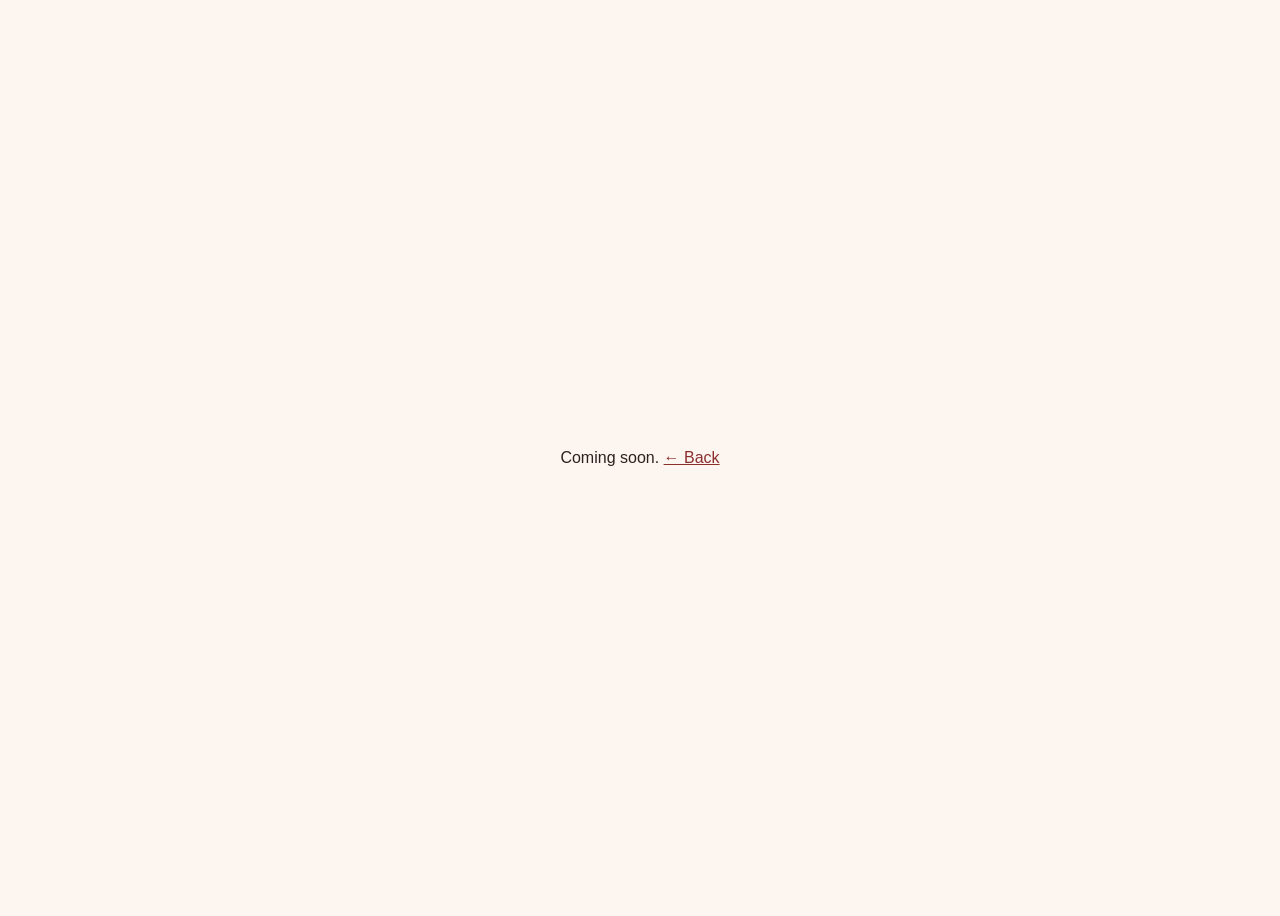
==== city/index.html @ 02a71410 "replace MyST homepage with custom HTML, fall color palette, fix project links" ====
<!DOCTYPE html>
<html lang="en">
<head>
  <meta charset="UTF-8">
  <meta name="viewport" content="width=device-width, initial-scale=1.0">
  <title>Sonya Kiskachi</title>
  <style>
    body { font-family: sans-serif; background: #FDF6F0; color: #2D2020; display: flex; flex-direction: column; align-items: center; justify-content: center; min-height: 100vh; }
    a { color: #8B2E2E; }
  </style>
</head>
<body>
  <p>Coming soon. <a href="../">← Back</a></p>
</body>
</html>
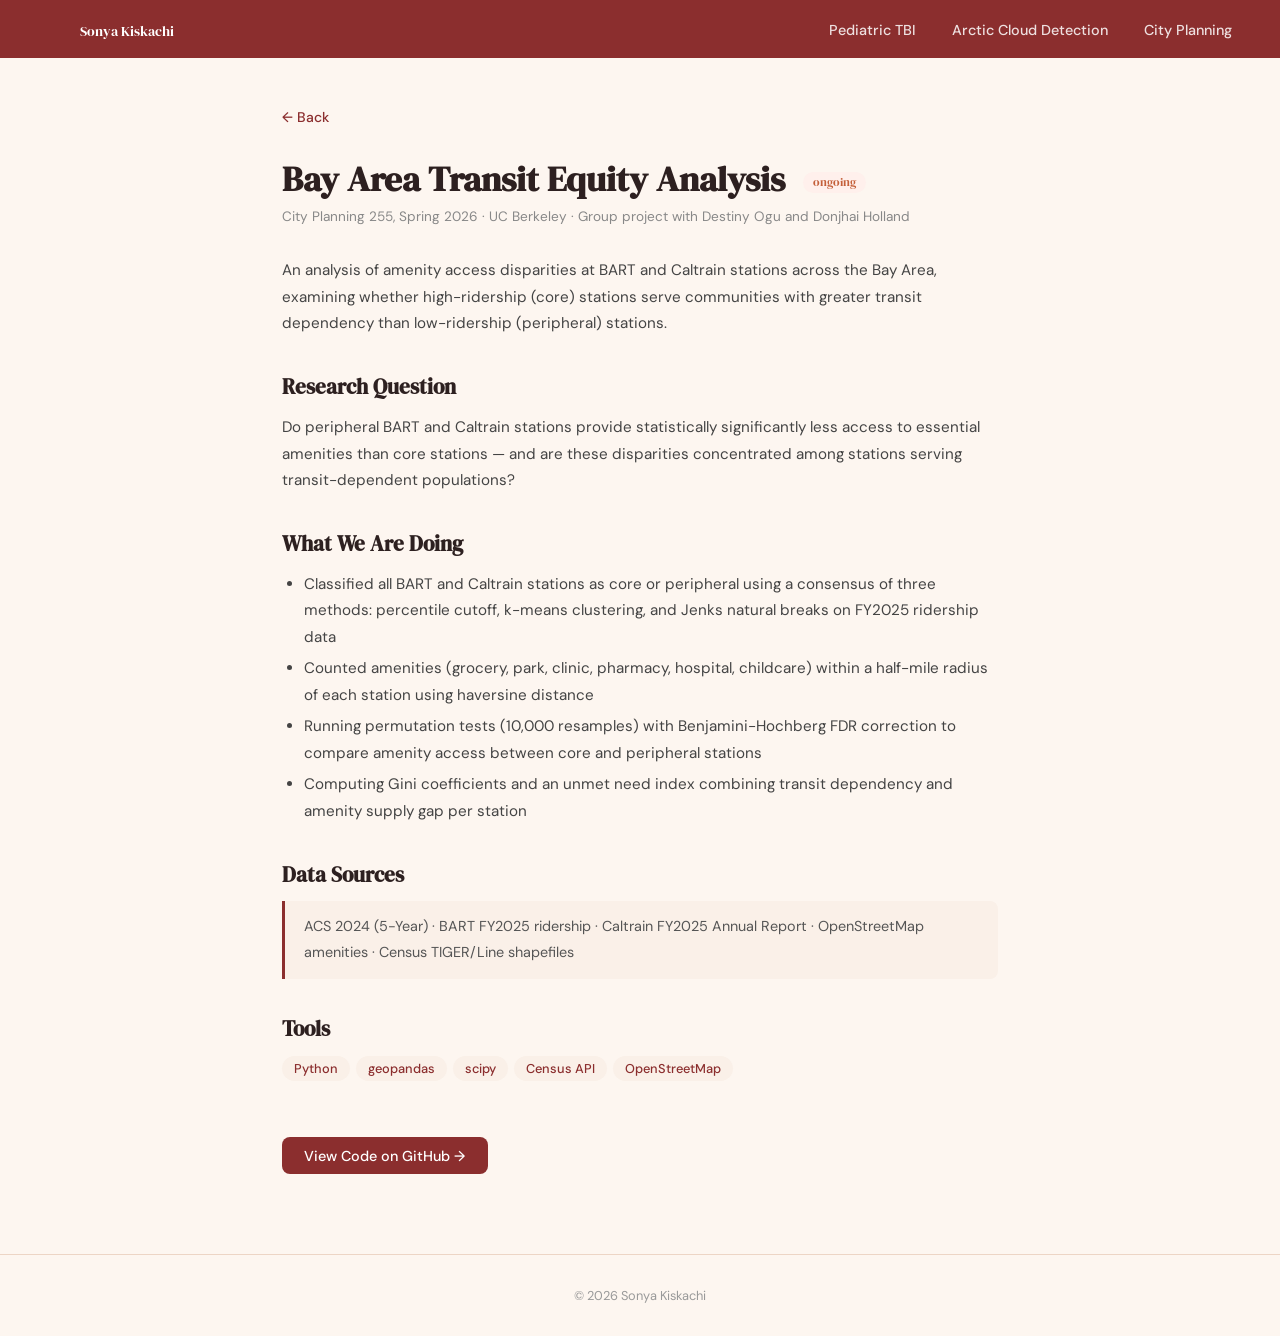
==== commit 8a71ecf4: "add full project pages for tbi, clouds, city" ====
--- a/city/index.html
+++ b/city/index.html
@@ -3,13 +3,73 @@
 <head>
   <meta charset="UTF-8">
   <meta name="viewport" content="width=device-width, initial-scale=1.0">
-  <title>Sonya Kiskachi</title>
+  <title>Bay Area Transit Equity · Sonya Kiskachi</title>
+  <link href="https://fonts.googleapis.com/css2?family=DM+Serif+Display&family=DM+Sans:wght@300;400;500&display=swap" rel="stylesheet">
   <style>
-    body { font-family: sans-serif; background: #FDF6F0; color: #2D2020; display: flex; flex-direction: column; align-items: center; justify-content: center; min-height: 100vh; }
-    a { color: #8B2E2E; }
+    * { margin: 0; padding: 0; box-sizing: border-box; }
+    body { font-family: 'DM Sans', sans-serif; background: #FDF6F0; color: #2D2020; min-height: 100vh; }
+    nav { background: #8B2E2E; padding: 1rem 3rem; display: flex; justify-content: space-between; align-items: center; }
+    nav .name { font-family: 'DM Serif Display', serif; color: white; font-size: 1.2rem; }
+    nav a { color: rgba(255,255,255,0.85); text-decoration: none; margin-left: 2rem; font-size: 0.9rem; font-weight: 500; transition: color 0.2s; }
+    nav a:hover { color: #F4B8A0; }
+    .container { max-width: 780px; margin: 3rem auto 5rem; padding: 0 2rem; }
+    .back { display: inline-block; color: #8B2E2E; text-decoration: none; font-size: 0.875rem; font-weight: 500; margin-bottom: 2rem; }
+    .back:hover { text-decoration: underline; }
+    .meta-line { color: #888; font-size: 0.85rem; margin-bottom: 2rem; }
+    .ongoing-badge { display: inline-block; background: #FFF0EC; color: #C4603A; padding: 3px 10px; border-radius: 20px; font-size: 0.78rem; font-weight: 500; margin-left: 0.6rem; vertical-align: middle; }
+    h1 { font-family: 'DM Serif Display', serif; font-size: 2.2rem; color: #2D2020; margin-bottom: 0.5rem; line-height: 1.2; }
+    h2 { font-family: 'DM Serif Display', serif; font-size: 1.3rem; color: #2D2020; margin: 2.2rem 0 0.8rem; }
+    p { font-size: 0.95rem; line-height: 1.75; color: #444; margin-bottom: 0.8rem; }
+    ul { padding-left: 1.4rem; margin-bottom: 0.8rem; }
+    ul li { font-size: 0.95rem; line-height: 1.75; color: #444; margin-bottom: 0.3rem; }
+    .data-sources { font-size: 0.9rem; line-height: 1.8; color: #555; background: #FAF0E8; border-left: 3px solid #8B2E2E; padding: 0.8rem 1.2rem; border-radius: 0 8px 8px 0; margin: 0.5rem 0 1rem; }
+    .tools { display: flex; flex-wrap: wrap; gap: 6px; margin: 0.8rem 0 1.5rem; }
+    .tool { background: #FAF0E8; color: #8B2E2E; padding: 4px 12px; border-radius: 20px; font-size: 0.8rem; font-weight: 500; }
+    .gh-link { display: inline-block; margin-top: 2rem; background: #8B2E2E; color: white; padding: 0.6rem 1.4rem; border-radius: 8px; text-decoration: none; font-size: 0.9rem; font-weight: 500; transition: background 0.2s; }
+    .gh-link:hover { background: #6e2424; }
+    footer { text-align: center; padding: 2rem; color: #999; font-size: 0.8rem; border-top: 1px solid #EDD5C5; }
   </style>
 </head>
 <body>
-  <p>Coming soon. <a href="../">← Back</a></p>
+<nav>
+  <span class="name"><a href="../" style="color:white;text-decoration:none;">Sonya Kiskachi</a></span>
+  <div>
+    <a href="../tbi/">Pediatric TBI</a>
+    <a href="../clouds/">Arctic Cloud Detection</a>
+    <a href="../city/">City Planning</a>
+  </div>
+</nav>
+<div class="container">
+  <a class="back" href="../">← Back</a>
+  <h1>Bay Area Transit Equity Analysis <span class="ongoing-badge">ongoing</span></h1>
+  <div class="meta-line">City Planning 255, Spring 2026 · UC Berkeley · Group project with Destiny Ogu and Donjhai Holland</div>
+
+  <p>An analysis of amenity access disparities at BART and Caltrain stations across the Bay Area, examining whether high-ridership (core) stations serve communities with greater transit dependency than low-ridership (peripheral) stations.</p>
+
+  <h2>Research Question</h2>
+  <p>Do peripheral BART and Caltrain stations provide statistically significantly less access to essential amenities than core stations — and are these disparities concentrated among stations serving transit-dependent populations?</p>
+
+  <h2>What We Are Doing</h2>
+  <ul>
+    <li>Classified all BART and Caltrain stations as core or peripheral using a consensus of three methods: percentile cutoff, k-means clustering, and Jenks natural breaks on FY2025 ridership data</li>
+    <li>Counted amenities (grocery, park, clinic, pharmacy, hospital, childcare) within a half-mile radius of each station using haversine distance</li>
+    <li>Running permutation tests (10,000 resamples) with Benjamini-Hochberg FDR correction to compare amenity access between core and peripheral stations</li>
+    <li>Computing Gini coefficients and an unmet need index combining transit dependency and amenity supply gap per station</li>
+  </ul>
+
+  <h2>Data Sources</h2>
+  <div class="data-sources">
+    ACS 2024 (5-Year) · BART FY2025 ridership · Caltrain FY2025 Annual Report · OpenStreetMap amenities · Census TIGER/Line shapefiles
+  </div>
+
+  <h2>Tools</h2>
+  <div class="tools">
+    <span class="tool">Python</span><span class="tool">geopandas</span>
+    <span class="tool">scipy</span><span class="tool">Census API</span><span class="tool">OpenStreetMap</span>
+  </div>
+
+  <a class="gh-link" href="https://github.com/sonyak28/City_Planning_255" target="_blank">View Code on GitHub →</a>
+</div>
+<footer>© 2026 Sonya Kiskachi</footer>
 </body>
 </html>
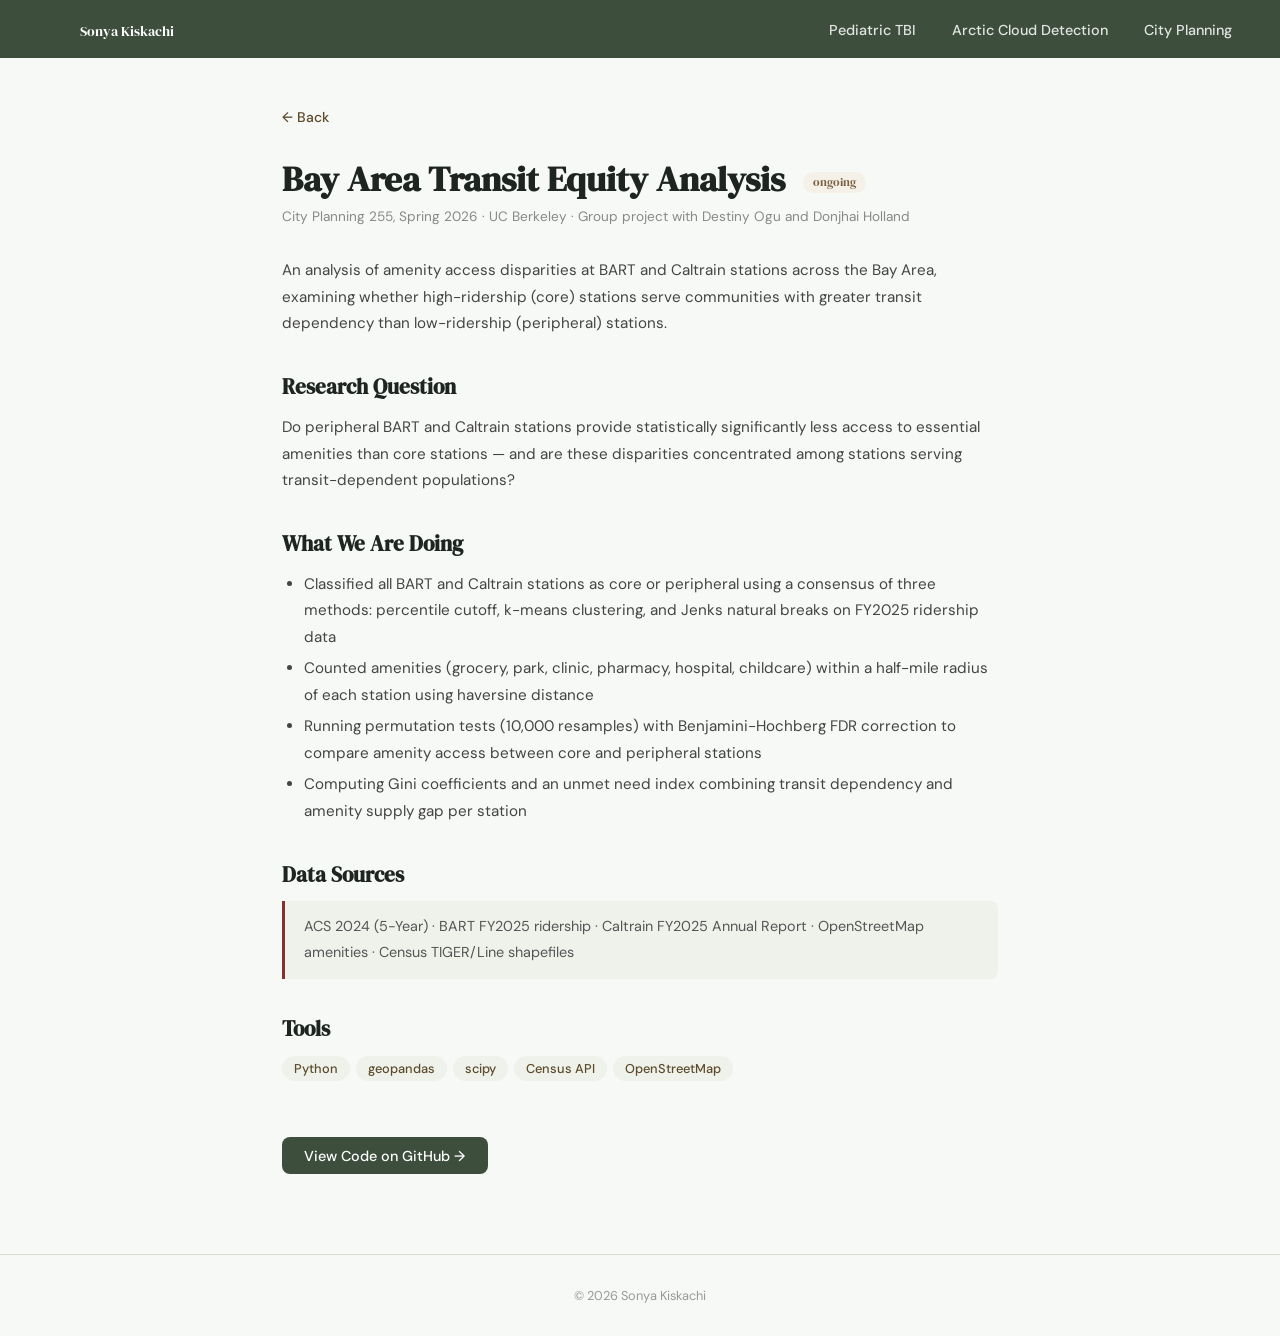
==== commit 92931699: "apply forest green theme to all project pages" ====
--- a/city/index.html
+++ b/city/index.html
@@ -7,27 +7,27 @@
   <link href="https://fonts.googleapis.com/css2?family=DM+Serif+Display&family=DM+Sans:wght@300;400;500&display=swap" rel="stylesheet">
   <style>
     * { margin: 0; padding: 0; box-sizing: border-box; }
-    body { font-family: 'DM Sans', sans-serif; background: #FDF6F0; color: #2D2020; min-height: 100vh; }
-    nav { background: #8B2E2E; padding: 1rem 3rem; display: flex; justify-content: space-between; align-items: center; }
+    body { font-family: 'DM Sans', sans-serif; background: #F7F9F6; color: #1E2420; min-height: 100vh; }
+    nav { background: #3D4F3C; padding: 1rem 3rem; display: flex; justify-content: space-between; align-items: center; }
     nav .name { font-family: 'DM Serif Display', serif; color: white; font-size: 1.2rem; }
     nav a { color: rgba(255,255,255,0.85); text-decoration: none; margin-left: 2rem; font-size: 0.9rem; font-weight: 500; transition: color 0.2s; }
-    nav a:hover { color: #F4B8A0; }
+    nav a:hover { color: #D4B896; }
     .container { max-width: 780px; margin: 3rem auto 5rem; padding: 0 2rem; }
-    .back { display: inline-block; color: #8B2E2E; text-decoration: none; font-size: 0.875rem; font-weight: 500; margin-bottom: 2rem; }
+    .back { display: inline-block; color: #5C4A2A; text-decoration: none; font-size: 0.875rem; font-weight: 500; margin-bottom: 2rem; }
     .back:hover { text-decoration: underline; }
     .meta-line { color: #888; font-size: 0.85rem; margin-bottom: 2rem; }
-    .ongoing-badge { display: inline-block; background: #FFF0EC; color: #C4603A; padding: 3px 10px; border-radius: 20px; font-size: 0.78rem; font-weight: 500; margin-left: 0.6rem; vertical-align: middle; }
-    h1 { font-family: 'DM Serif Display', serif; font-size: 2.2rem; color: #2D2020; margin-bottom: 0.5rem; line-height: 1.2; }
-    h2 { font-family: 'DM Serif Display', serif; font-size: 1.3rem; color: #2D2020; margin: 2.2rem 0 0.8rem; }
+    .ongoing-badge { display: inline-block; background: #F5F0E8; color: #7A6040; padding: 3px 10px; border-radius: 20px; font-size: 0.78rem; font-weight: 500; margin-left: 0.6rem; vertical-align: middle; }
+    h1 { font-family: 'DM Serif Display', serif; font-size: 2.2rem; color: #1E2420; margin-bottom: 0.5rem; line-height: 1.2; }
+    h2 { font-family: 'DM Serif Display', serif; font-size: 1.3rem; color: #1E2420; margin: 2.2rem 0 0.8rem; }
     p { font-size: 0.95rem; line-height: 1.75; color: #444; margin-bottom: 0.8rem; }
     ul { padding-left: 1.4rem; margin-bottom: 0.8rem; }
     ul li { font-size: 0.95rem; line-height: 1.75; color: #444; margin-bottom: 0.3rem; }
-    .data-sources { font-size: 0.9rem; line-height: 1.8; color: #555; background: #FAF0E8; border-left: 3px solid #8B2E2E; padding: 0.8rem 1.2rem; border-radius: 0 8px 8px 0; margin: 0.5rem 0 1rem; }
+    .data-sources { font-size: 0.9rem; line-height: 1.8; color: #555; background: #EEF2EB; border-left: 3px solid #8B2E2E; padding: 0.8rem 1.2rem; border-radius: 0 8px 8px 0; margin: 0.5rem 0 1rem; }
     .tools { display: flex; flex-wrap: wrap; gap: 6px; margin: 0.8rem 0 1.5rem; }
-    .tool { background: #FAF0E8; color: #8B2E2E; padding: 4px 12px; border-radius: 20px; font-size: 0.8rem; font-weight: 500; }
-    .gh-link { display: inline-block; margin-top: 2rem; background: #8B2E2E; color: white; padding: 0.6rem 1.4rem; border-radius: 8px; text-decoration: none; font-size: 0.9rem; font-weight: 500; transition: background 0.2s; }
-    .gh-link:hover { background: #6e2424; }
-    footer { text-align: center; padding: 2rem; color: #999; font-size: 0.8rem; border-top: 1px solid #EDD5C5; }
+    .tool { background: #EEF2EB; color: #5C4A2A; padding: 4px 12px; border-radius: 20px; font-size: 0.8rem; font-weight: 500; }
+    .gh-link { display: inline-block; margin-top: 2rem; background: #3D4F3C; color: white; padding: 0.6rem 1.4rem; border-radius: 8px; text-decoration: none; font-size: 0.9rem; font-weight: 500; transition: background 0.2s; }
+    .gh-link:hover { background: #2d3d2c; }
+    footer { text-align: center; padding: 2rem; color: #999; font-size: 0.8rem; border-top: 1px solid #D8DDD4; }
   </style>
 </head>
 <body>
